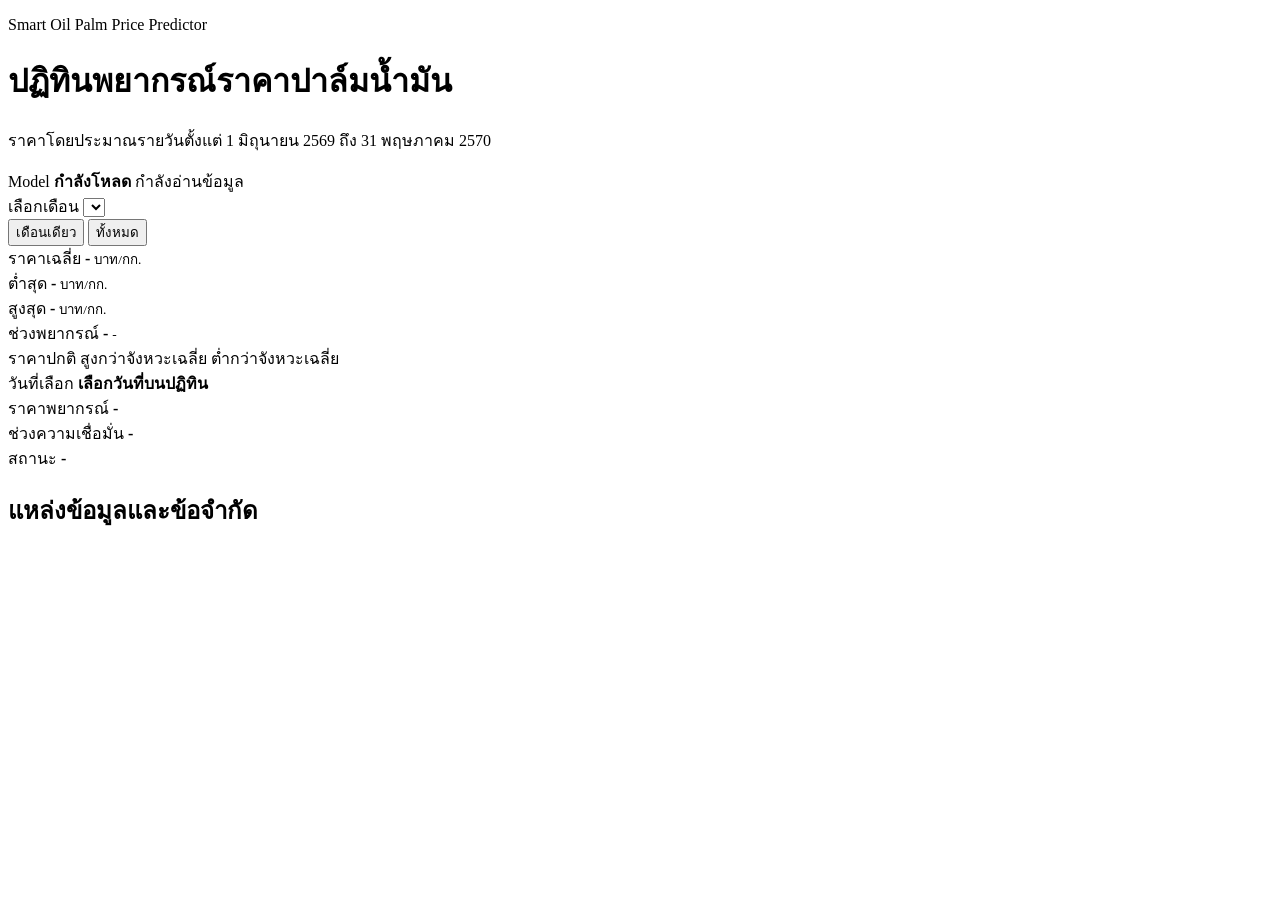
==== index.html @ 1f87e135 "Add files via upload" ====
<!doctype html>
<html lang="th">
  <head>
    <meta charset="utf-8" />
    <meta name="viewport" content="width=device-width, initial-scale=1" />
    <title>Smart Oil Palm Price Calendar</title>
    <link rel="stylesheet" href="assets/styles.css" />
  </head>
  <body>
    <header class="app-header">
      <div class="brand-block">
        <p class="eyebrow">Smart Oil Palm Price Predictor</p>
        <h1>ปฏิทินพยากรณ์ราคาปาล์มน้ำมัน</h1>
        <p class="subhead">
          ราคาโดยประมาณรายวันตั้งแต่ 1 มิถุนายน 2569 ถึง 31 พฤษภาคม 2570
        </p>
      </div>
      <div class="model-card" aria-live="polite">
        <span class="model-label">Model</span>
        <strong id="modelName">กำลังโหลด</strong>
        <span id="modelMetric">กำลังอ่านข้อมูล</span>
      </div>
    </header>

    <main class="shell">
      <section class="toolbar" aria-label="ตัวกรองเดือน">
        <div>
          <label for="monthSelect">เลือกเดือน</label>
          <select id="monthSelect"></select>
        </div>
        <div class="view-toggle" role="group" aria-label="รูปแบบการแสดงผล">
          <button class="toggle-button active" type="button" data-view="single">เดือนเดียว</button>
          <button class="toggle-button" type="button" data-view="all">ทั้งหมด</button>
        </div>
      </section>

      <section class="summary-grid" aria-label="สรุปเดือนที่เลือก">
        <article class="stat-panel">
          <span>ราคาเฉลี่ย</span>
          <strong id="avgPrice">-</strong>
          <small>บาท/กก.</small>
        </article>
        <article class="stat-panel">
          <span>ต่ำสุด</span>
          <strong id="minPrice">-</strong>
          <small>บาท/กก.</small>
        </article>
        <article class="stat-panel">
          <span>สูงสุด</span>
          <strong id="maxPrice">-</strong>
          <small>บาท/กก.</small>
        </article>
        <article class="stat-panel">
          <span>ช่วงพยากรณ์</span>
          <strong id="forecastRange">-</strong>
          <small id="trainingRange">-</small>
        </article>
      </section>

      <section class="legend" aria-label="คำอธิบายสี">
        <span><i class="dot stable"></i>ราคาปกติ</span>
        <span><i class="dot high"></i>สูงกว่าจังหวะเฉลี่ย</span>
        <span><i class="dot low"></i>ต่ำกว่าจังหวะเฉลี่ย</span>
      </section>

      <section id="dayInsight" class="day-insight" aria-live="polite">
        <div>
          <span class="insight-label">วันที่เลือก</span>
          <strong id="insightDate">เลือกวันที่บนปฏิทิน</strong>
        </div>
        <div>
          <span class="insight-label">ราคาพยากรณ์</span>
          <strong id="insightPrice">-</strong>
        </div>
        <div>
          <span class="insight-label">ช่วงความเชื่อมั่น</span>
          <strong id="insightRange">-</strong>
        </div>
        <div>
          <span class="insight-label">สถานะ</span>
          <strong id="insightSignal">-</strong>
        </div>
      </section>

      <section id="calendarMount" class="calendar-mount" aria-live="polite"></section>

      <section class="source-panel">
        <h2>แหล่งข้อมูลและข้อจำกัด</h2>
        <p id="sourceText"></p>
        <div id="sourceLinks" class="source-links"></div>
      </section>
    </main>

    <script src="assets/data/predictions_2569_2570.js"></script>
    <script src="assets/app.js"></script>
  </body>
</html>
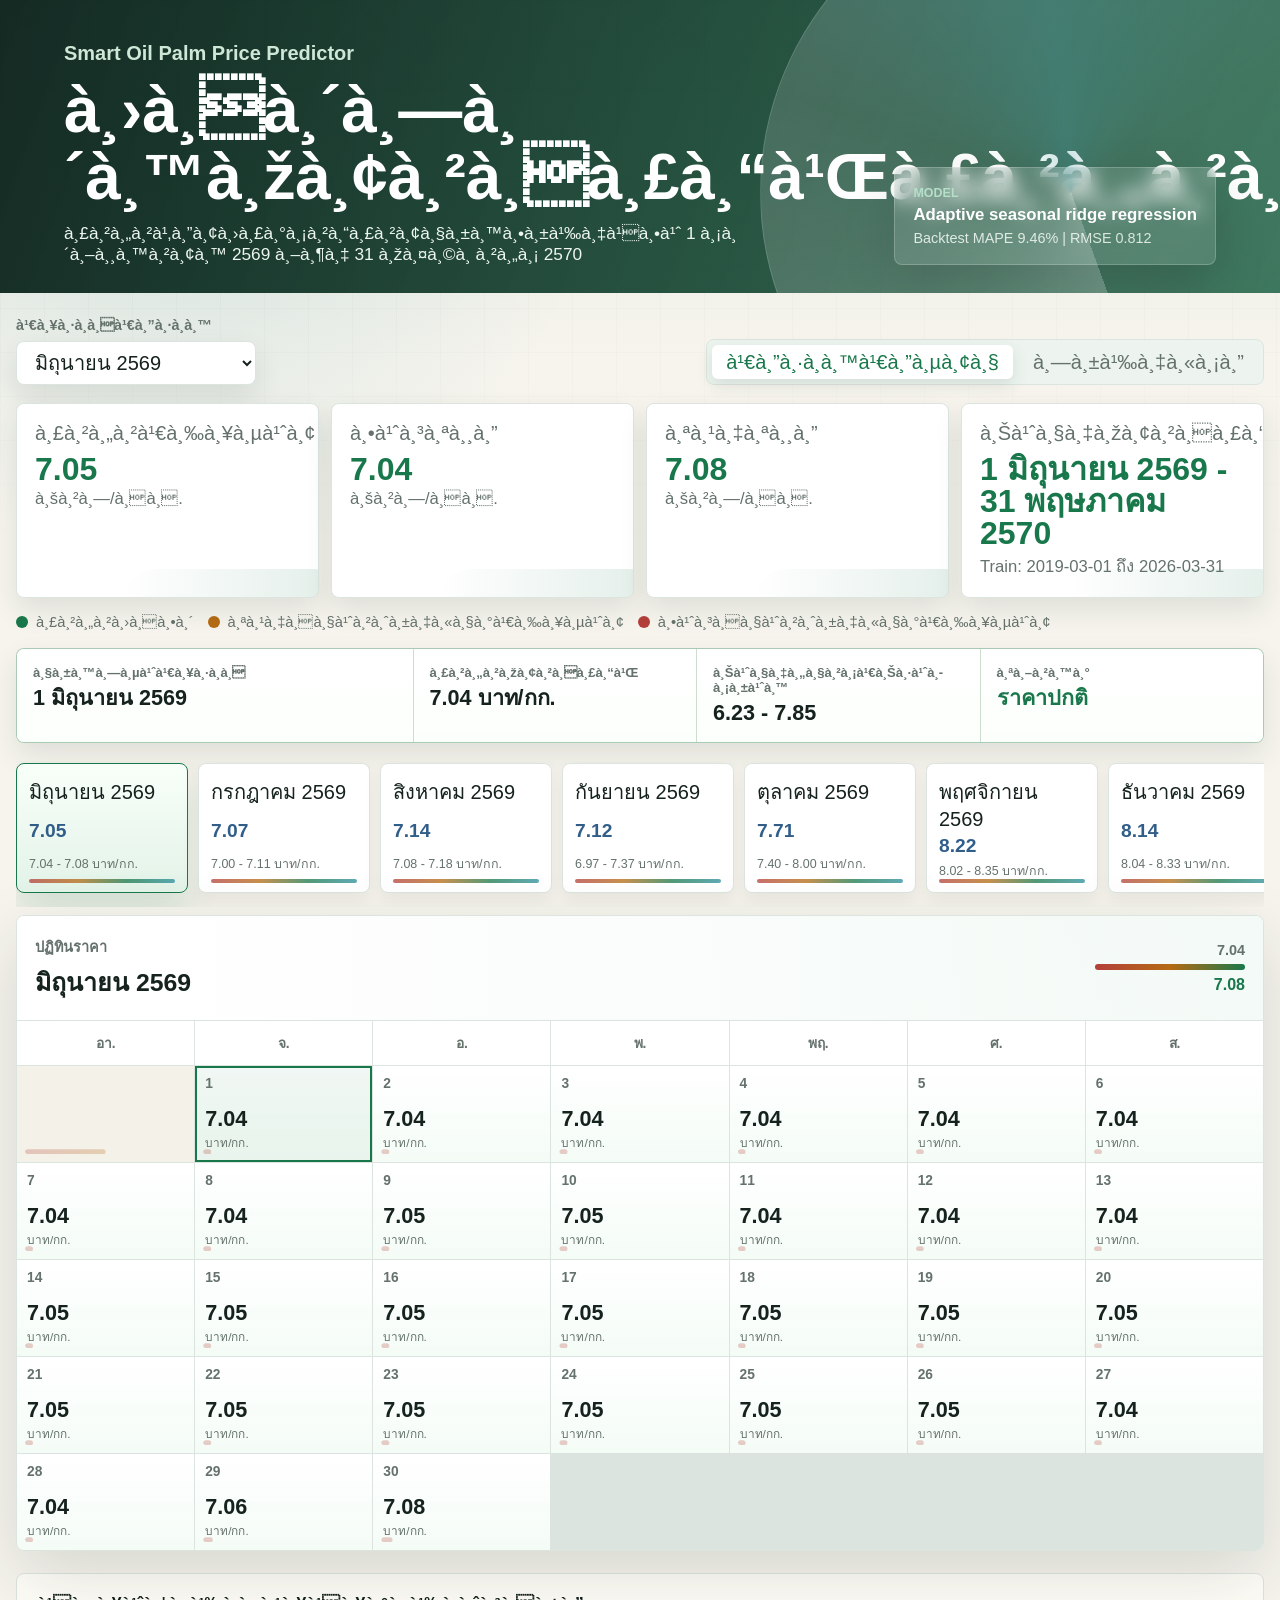
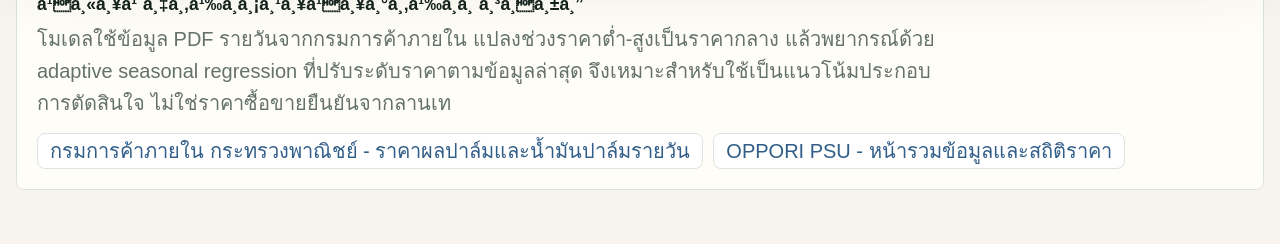
==== commit 02ccfae8: "Add files via upload" ====
--- a/index.html
+++ b/index.html
@@ -1,83 +1,83 @@
-<!doctype html>
+﻿<!doctype html>
 <html lang="th">
   <head>
     <meta charset="utf-8" />
     <meta name="viewport" content="width=device-width, initial-scale=1" />
     <title>Smart Oil Palm Price Calendar</title>
-    <link rel="stylesheet" href="assets/styles.css" />
+    <link rel="stylesheet" href="styles.css" />
   </head>
   <body>
     <header class="app-header">
       <div class="brand-block">
         <p class="eyebrow">Smart Oil Palm Price Predictor</p>
-        <h1>ปฏิทินพยากรณ์ราคาปาล์มน้ำมัน</h1>
+        <h1>à¸›à¸à¸´à¸—à¸´à¸™à¸žà¸¢à¸²à¸à¸£à¸“à¹Œà¸£à¸²à¸„à¸²à¸›à¸²à¸¥à¹Œà¸¡à¸™à¹‰à¸³à¸¡à¸±à¸™</h1>
         <p class="subhead">
-          ราคาโดยประมาณรายวันตั้งแต่ 1 มิถุนายน 2569 ถึง 31 พฤษภาคม 2570
+          à¸£à¸²à¸„à¸²à¹‚à¸”à¸¢à¸›à¸£à¸°à¸¡à¸²à¸“à¸£à¸²à¸¢à¸§à¸±à¸™à¸•à¸±à¹‰à¸‡à¹à¸•à¹ˆ 1 à¸¡à¸´à¸–à¸¸à¸™à¸²à¸¢à¸™ 2569 à¸–à¸¶à¸‡ 31 à¸žà¸¤à¸©à¸ à¸²à¸„à¸¡ 2570
         </p>
       </div>
       <div class="model-card" aria-live="polite">
         <span class="model-label">Model</span>
-        <strong id="modelName">กำลังโหลด</strong>
-        <span id="modelMetric">กำลังอ่านข้อมูล</span>
+        <strong id="modelName">à¸à¸³à¸¥à¸±à¸‡à¹‚à¸«à¸¥à¸”</strong>
+        <span id="modelMetric">à¸à¸³à¸¥à¸±à¸‡à¸­à¹ˆà¸²à¸™à¸‚à¹‰à¸­à¸¡à¸¹à¸¥</span>
       </div>
     </header>
 
     <main class="shell">
-      <section class="toolbar" aria-label="ตัวกรองเดือน">
+      <section class="toolbar" aria-label="à¸•à¸±à¸§à¸à¸£à¸­à¸‡à¹€à¸”à¸·à¸­à¸™">
         <div>
-          <label for="monthSelect">เลือกเดือน</label>
+          <label for="monthSelect">à¹€à¸¥à¸·à¸­à¸à¹€à¸”à¸·à¸­à¸™</label>
           <select id="monthSelect"></select>
         </div>
-        <div class="view-toggle" role="group" aria-label="รูปแบบการแสดงผล">
-          <button class="toggle-button active" type="button" data-view="single">เดือนเดียว</button>
-          <button class="toggle-button" type="button" data-view="all">ทั้งหมด</button>
+        <div class="view-toggle" role="group" aria-label="à¸£à¸¹à¸›à¹à¸šà¸šà¸à¸²à¸£à¹à¸ªà¸”à¸‡à¸œà¸¥">
+          <button class="toggle-button active" type="button" data-view="single">à¹€à¸”à¸·à¸­à¸™à¹€à¸”à¸µà¸¢à¸§</button>
+          <button class="toggle-button" type="button" data-view="all">à¸—à¸±à¹‰à¸‡à¸«à¸¡à¸”</button>
         </div>
       </section>
 
-      <section class="summary-grid" aria-label="สรุปเดือนที่เลือก">
+      <section class="summary-grid" aria-label="à¸ªà¸£à¸¸à¸›à¹€à¸”à¸·à¸­à¸™à¸—à¸µà¹ˆà¹€à¸¥à¸·à¸­à¸">
         <article class="stat-panel">
-          <span>ราคาเฉลี่ย</span>
+          <span>à¸£à¸²à¸„à¸²à¹€à¸‰à¸¥à¸µà¹ˆà¸¢</span>
           <strong id="avgPrice">-</strong>
-          <small>บาท/กก.</small>
+          <small>à¸šà¸²à¸—/à¸à¸.</small>
         </article>
         <article class="stat-panel">
-          <span>ต่ำสุด</span>
+          <span>à¸•à¹ˆà¸³à¸ªà¸¸à¸”</span>
           <strong id="minPrice">-</strong>
-          <small>บาท/กก.</small>
+          <small>à¸šà¸²à¸—/à¸à¸.</small>
         </article>
         <article class="stat-panel">
-          <span>สูงสุด</span>
+          <span>à¸ªà¸¹à¸‡à¸ªà¸¸à¸”</span>
           <strong id="maxPrice">-</strong>
-          <small>บาท/กก.</small>
+          <small>à¸šà¸²à¸—/à¸à¸.</small>
         </article>
         <article class="stat-panel">
-          <span>ช่วงพยากรณ์</span>
+          <span>à¸Šà¹ˆà¸§à¸‡à¸žà¸¢à¸²à¸à¸£à¸“à¹Œ</span>
           <strong id="forecastRange">-</strong>
           <small id="trainingRange">-</small>
         </article>
       </section>
 
-      <section class="legend" aria-label="คำอธิบายสี">
-        <span><i class="dot stable"></i>ราคาปกติ</span>
-        <span><i class="dot high"></i>สูงกว่าจังหวะเฉลี่ย</span>
-        <span><i class="dot low"></i>ต่ำกว่าจังหวะเฉลี่ย</span>
+      <section class="legend" aria-label="à¸„à¸³à¸­à¸˜à¸´à¸šà¸²à¸¢à¸ªà¸µ">
+        <span><i class="dot stable"></i>à¸£à¸²à¸„à¸²à¸›à¸à¸•à¸´</span>
+        <span><i class="dot high"></i>à¸ªà¸¹à¸‡à¸à¸§à¹ˆà¸²à¸ˆà¸±à¸‡à¸«à¸§à¸°à¹€à¸‰à¸¥à¸µà¹ˆà¸¢</span>
+        <span><i class="dot low"></i>à¸•à¹ˆà¸³à¸à¸§à¹ˆà¸²à¸ˆà¸±à¸‡à¸«à¸§à¸°à¹€à¸‰à¸¥à¸µà¹ˆà¸¢</span>
       </section>
 
       <section id="dayInsight" class="day-insight" aria-live="polite">
         <div>
-          <span class="insight-label">วันที่เลือก</span>
-          <strong id="insightDate">เลือกวันที่บนปฏิทิน</strong>
+          <span class="insight-label">à¸§à¸±à¸™à¸—à¸µà¹ˆà¹€à¸¥à¸·à¸­à¸</span>
+          <strong id="insightDate">à¹€à¸¥à¸·à¸­à¸à¸§à¸±à¸™à¸—à¸µà¹ˆà¸šà¸™à¸›à¸à¸´à¸—à¸´à¸™</strong>
         </div>
         <div>
-          <span class="insight-label">ราคาพยากรณ์</span>
+          <span class="insight-label">à¸£à¸²à¸„à¸²à¸žà¸¢à¸²à¸à¸£à¸“à¹Œ</span>
           <strong id="insightPrice">-</strong>
         </div>
         <div>
-          <span class="insight-label">ช่วงความเชื่อมั่น</span>
+          <span class="insight-label">à¸Šà¹ˆà¸§à¸‡à¸„à¸§à¸²à¸¡à¹€à¸Šà¸·à¹ˆà¸­à¸¡à¸±à¹ˆà¸™</span>
           <strong id="insightRange">-</strong>
         </div>
         <div>
-          <span class="insight-label">สถานะ</span>
+          <span class="insight-label">à¸ªà¸–à¸²à¸™à¸°</span>
           <strong id="insightSignal">-</strong>
         </div>
       </section>
@@ -85,13 +85,14 @@
       <section id="calendarMount" class="calendar-mount" aria-live="polite"></section>
 
       <section class="source-panel">
-        <h2>แหล่งข้อมูลและข้อจำกัด</h2>
+        <h2>à¹à¸«à¸¥à¹ˆà¸‡à¸‚à¹‰à¸­à¸¡à¸¹à¸¥à¹à¸¥à¸°à¸‚à¹‰à¸­à¸ˆà¸³à¸à¸±à¸”</h2>
         <p id="sourceText"></p>
         <div id="sourceLinks" class="source-links"></div>
       </section>
     </main>
 
-    <script src="assets/data/predictions_2569_2570.js"></script>
-    <script src="assets/app.js"></script>
+    <script src="predictions_2569_2570.js"></script>
+    <script src="app.js"></script>
   </body>
 </html>
+
--- a/styles.css
+++ b/styles.css
@@ -0,0 +1,766 @@
+@import url("https://fonts.googleapis.com/css2?family=Sarabun:wght@300;400;500;600;700;800&display=swap");
+
+:root {
+  --ink: #15221d;
+  --muted: #65726c;
+  --paper: #f6f4ed;
+  --panel: #ffffff;
+  --line: #dce4df;
+  --green: #19784b;
+  --green-soft: #e3f3e8;
+  --amber: #b56b13;
+  --amber-soft: #fff0cf;
+  --red: #b3403a;
+  --red-soft: #ffe2dc;
+  --blue: #315e89;
+  --cyan: #2a8f9d;
+  --shadow: 0 24px 70px rgba(25, 39, 33, 0.14);
+  --soft-shadow: 0 12px 28px rgba(24, 48, 35, 0.1);
+  --ease: cubic-bezier(0.2, 0.8, 0.2, 1);
+  --font-main: "TH Sarabun New", "TH SarabunPSK", "Sarabun", "Angsana New", "Leelawadee UI", sans-serif;
+}
+
+* {
+  box-sizing: border-box;
+}
+
+html,
+body,
+button,
+input,
+select,
+textarea {
+  font-family: var(--font-main) !important;
+}
+
+body * {
+  font-family: inherit;
+}
+
+body {
+  margin: 0;
+  background:
+    radial-gradient(circle at 14% 8%, rgba(42, 143, 157, 0.14), transparent 26rem),
+    linear-gradient(180deg, rgba(25, 120, 75, 0.09), transparent 360px),
+    var(--paper);
+  color: var(--ink);
+  font-size: 20px;
+}
+
+body::before {
+  position: fixed;
+  inset: 0;
+  z-index: -1;
+  background-image:
+    linear-gradient(rgba(21, 34, 29, 0.035) 1px, transparent 1px),
+    linear-gradient(90deg, rgba(21, 34, 29, 0.035) 1px, transparent 1px);
+  background-size: 44px 44px;
+  content: "";
+  mask-image: linear-gradient(180deg, #000 0, transparent 70%);
+}
+
+button,
+select {
+  font: inherit;
+}
+
+.app-header {
+  position: relative;
+  display: grid;
+  grid-template-columns: minmax(0, 1fr) auto;
+  gap: 24px;
+  align-items: end;
+  min-height: 260px;
+  padding: 42px clamp(18px, 5vw, 70px) 28px;
+  background:
+    linear-gradient(110deg, rgba(12, 34, 27, 0.96), rgba(21, 92, 63, 0.86)),
+    repeating-linear-gradient(135deg, rgba(255, 255, 255, 0.08) 0 2px, transparent 2px 22px);
+  color: #fff;
+  overflow: hidden;
+}
+
+.app-header::after {
+  position: absolute;
+  right: -8vw;
+  bottom: -210px;
+  width: min(620px, 70vw);
+  height: min(620px, 70vw);
+  border: 1px solid rgba(255, 255, 255, 0.14);
+  border-radius: 50%;
+  background:
+    linear-gradient(135deg, rgba(255, 255, 255, 0.18), transparent),
+    conic-gradient(from 160deg, rgba(255, 255, 255, 0.22), transparent 36%, rgba(42, 143, 157, 0.25), transparent 72%);
+  content: "";
+  pointer-events: none;
+}
+
+.brand-block {
+  max-width: 860px;
+}
+
+.eyebrow {
+  margin: 0 0 12px;
+  color: #cfe7d7;
+  font-weight: 700;
+  letter-spacing: 0;
+}
+
+h1,
+h2,
+p {
+  margin-top: 0;
+}
+
+h1 {
+  margin-bottom: 12px;
+  font-size: clamp(2rem, 5vw, 4.6rem);
+  line-height: 1.05;
+  letter-spacing: 0;
+}
+
+.subhead {
+  max-width: 700px;
+  margin-bottom: 0;
+  color: #edf7ef;
+  font-size: 1.08rem;
+}
+
+.model-card {
+  position: relative;
+  display: grid;
+  gap: 5px;
+  min-width: 260px;
+  padding: 18px;
+  border: 1px solid rgba(255, 255, 255, 0.2);
+  border-radius: 8px;
+  background: rgba(255, 255, 255, 0.12);
+  backdrop-filter: blur(10px);
+  box-shadow: 0 20px 50px rgba(0, 0, 0, 0.18);
+  animation: riseIn 700ms var(--ease) both;
+}
+
+.model-card strong {
+  font-size: 1.05rem;
+}
+
+.model-card span:last-child {
+  color: #d9e8df;
+  font-size: 0.9rem;
+}
+
+.model-label {
+  color: #a8dac0;
+  font-size: 0.78rem;
+  font-weight: 800;
+  text-transform: uppercase;
+}
+
+.shell {
+  width: min(1360px, calc(100% - 32px));
+  margin: 0 auto;
+  padding: 24px 0 54px;
+}
+
+.toolbar {
+  display: flex;
+  flex-wrap: wrap;
+  gap: 16px;
+  align-items: end;
+  justify-content: space-between;
+  margin-bottom: 18px;
+  animation: riseIn 520ms var(--ease) both;
+}
+
+label {
+  display: block;
+  margin-bottom: 8px;
+  color: var(--muted);
+  font-size: 0.9rem;
+  font-weight: 700;
+}
+
+select {
+  min-width: 240px;
+  height: 44px;
+  padding: 0 14px;
+  border: 1px solid var(--line);
+  border-radius: 8px;
+  background: var(--panel);
+  color: var(--ink);
+  box-shadow: var(--soft-shadow);
+  transition:
+    border-color 180ms var(--ease),
+    box-shadow 180ms var(--ease),
+    transform 180ms var(--ease);
+}
+
+select:focus {
+  border-color: var(--green);
+  box-shadow: 0 0 0 4px rgba(25, 120, 75, 0.14);
+  outline: 0;
+}
+
+.view-toggle {
+  display: flex;
+  gap: 6px;
+  padding: 5px;
+  border: 1px solid var(--line);
+  border-radius: 8px;
+  background: #edf4ef;
+}
+
+.toggle-button {
+  min-height: 34px;
+  padding: 0 14px;
+  border: 0;
+  border-radius: 6px;
+  background: transparent;
+  color: var(--muted);
+  cursor: pointer;
+  transition:
+    background 180ms var(--ease),
+    color 180ms var(--ease),
+    transform 180ms var(--ease);
+}
+
+.toggle-button:hover {
+  transform: translateY(-1px);
+}
+
+.toggle-button.active {
+  background: var(--panel);
+  color: var(--green);
+  box-shadow: 0 6px 16px rgba(35, 66, 48, 0.12);
+}
+
+.summary-grid {
+  display: grid;
+  grid-template-columns: repeat(4, minmax(0, 1fr));
+  gap: 12px;
+  margin-bottom: 16px;
+}
+
+.stat-panel {
+  position: relative;
+  padding: 18px;
+  border: 1px solid var(--line);
+  border-radius: 8px;
+  background: var(--panel);
+  box-shadow: var(--soft-shadow);
+  overflow: hidden;
+  animation: riseIn 600ms var(--ease) both;
+}
+
+.stat-panel::after {
+  position: absolute;
+  inset: auto -10% -42px 35%;
+  height: 70px;
+  border-radius: 999px;
+  background: linear-gradient(90deg, transparent, rgba(25, 120, 75, 0.13));
+  content: "";
+}
+
+.stat-panel span,
+.stat-panel small {
+  display: block;
+  color: var(--muted);
+}
+
+.stat-panel strong {
+  display: block;
+  margin: 8px 0 4px;
+  color: var(--green);
+  font-size: clamp(1.35rem, 3vw, 2rem);
+  line-height: 1;
+}
+
+.legend {
+  display: flex;
+  flex-wrap: wrap;
+  gap: 14px;
+  align-items: center;
+  margin: 10px 0 18px;
+  color: var(--muted);
+  font-size: 0.92rem;
+}
+
+.legend span {
+  display: inline-flex;
+  gap: 8px;
+  align-items: center;
+}
+
+.day-insight {
+  display: grid;
+  grid-template-columns: 1.4fr repeat(3, minmax(0, 1fr));
+  gap: 1px;
+  margin: 0 0 18px;
+  border: 1px solid rgba(25, 120, 75, 0.2);
+  border-radius: 8px;
+  background: rgba(25, 120, 75, 0.18);
+  box-shadow: var(--soft-shadow);
+  overflow: hidden;
+  animation: riseIn 700ms var(--ease) both;
+}
+
+.day-insight > div {
+  min-width: 0;
+  padding: 16px;
+  background:
+    linear-gradient(180deg, rgba(255, 255, 255, 0.96), rgba(251, 255, 251, 0.92)),
+    var(--panel);
+}
+
+.insight-label {
+  display: block;
+  margin-bottom: 6px;
+  color: var(--muted);
+  font-size: 0.82rem;
+  font-weight: 800;
+}
+
+.day-insight strong {
+  display: block;
+  color: var(--ink);
+  font-size: clamp(1rem, 2vw, 1.35rem);
+  line-height: 1.15;
+  overflow-wrap: anywhere;
+}
+
+.signal-text.high {
+  color: var(--amber);
+}
+
+.signal-text.low {
+  color: var(--red);
+}
+
+.signal-text.stable {
+  color: var(--green);
+}
+
+.dot {
+  width: 12px;
+  height: 12px;
+  border-radius: 50%;
+}
+
+.dot.stable {
+  background: var(--green);
+}
+
+.dot.high {
+  background: var(--amber);
+}
+
+.dot.low {
+  background: var(--red);
+}
+
+.month-rail {
+  display: grid;
+  grid-auto-columns: minmax(172px, 1fr);
+  grid-auto-flow: column;
+  gap: 10px;
+  overflow-x: auto;
+  padding: 2px 2px 14px;
+  scroll-snap-type: x proximity;
+  scrollbar-color: rgba(25, 120, 75, 0.45) transparent;
+}
+
+.month-chip {
+  position: relative;
+  display: grid;
+  gap: 4px;
+  min-height: 88px;
+  padding: 12px;
+  border: 1px solid var(--line);
+  border-radius: 8px;
+  background: var(--panel);
+  color: var(--ink);
+  text-align: left;
+  cursor: pointer;
+  scroll-snap-align: start;
+  box-shadow: 0 6px 18px rgba(25, 39, 33, 0.07);
+  transition:
+    transform 220ms var(--ease),
+    box-shadow 220ms var(--ease),
+    border-color 220ms var(--ease),
+    background 220ms var(--ease);
+  overflow: hidden;
+}
+
+.month-chip::after {
+  position: absolute;
+  inset: auto 12px 9px;
+  height: 4px;
+  border-radius: 999px;
+  background: linear-gradient(90deg, var(--red), var(--amber), var(--green), var(--cyan));
+  content: "";
+  opacity: 0.75;
+}
+
+.month-chip:hover {
+  border-color: rgba(25, 120, 75, 0.42);
+  box-shadow: 0 12px 26px rgba(25, 39, 33, 0.12);
+}
+
+.month-chip strong {
+  color: var(--blue);
+  font-size: 1.2rem;
+}
+
+.month-chip small {
+  color: var(--muted);
+  font-size: 0.78rem;
+}
+
+.month-chip.active {
+  border-color: var(--green);
+  background:
+    linear-gradient(180deg, #f8fff9, var(--green-soft));
+  box-shadow: 0 18px 38px rgba(25, 120, 75, 0.16);
+}
+
+.single-calendar,
+.all-calendars {
+  margin-top: 8px;
+  animation: slideFade 420ms var(--ease) both;
+}
+
+.all-calendars {
+  display: grid;
+  grid-template-columns: repeat(2, minmax(0, 1fr));
+  gap: 18px;
+}
+
+.month-calendar {
+  position: relative;
+  border: 1px solid var(--line);
+  border-radius: 8px;
+  background: var(--panel);
+  box-shadow: var(--shadow);
+  overflow: hidden;
+  transform-origin: top center;
+  animation: riseIn 520ms var(--ease) both;
+}
+
+.month-header {
+  display: flex;
+  gap: 20px;
+  align-items: center;
+  justify-content: space-between;
+  padding: 18px;
+  border-bottom: 1px solid var(--line);
+  background:
+    linear-gradient(90deg, rgba(255, 255, 255, 0.98), rgba(244, 250, 246, 0.92)),
+    radial-gradient(circle at 85% 0%, rgba(42, 143, 157, 0.12), transparent 40%);
+}
+
+.month-header span {
+  color: var(--muted);
+  font-size: 0.9rem;
+  font-weight: 700;
+}
+
+.month-header h2 {
+  margin: 5px 0 0;
+  font-size: 1.55rem;
+}
+
+.month-range {
+  display: grid;
+  min-width: 150px;
+  color: var(--muted);
+  font-size: 0.9rem;
+  text-align: right;
+}
+
+.month-range i {
+  display: block;
+  height: 6px;
+  margin: 6px 0;
+  border-radius: 999px;
+  background: linear-gradient(90deg, var(--red), var(--amber), var(--green));
+}
+
+.month-range strong {
+  color: var(--green);
+  font-size: 1rem;
+}
+
+.calendar-grid {
+  display: grid;
+  grid-template-columns: repeat(7, minmax(0, 1fr));
+  gap: 1px;
+  background: var(--line);
+}
+
+.weekday,
+.day-cell {
+  min-width: 0;
+  background: var(--panel);
+}
+
+.weekday {
+  padding: 11px 6px;
+  color: var(--muted);
+  font-size: 0.86rem;
+  font-weight: 800;
+  text-align: center;
+}
+
+.day-cell {
+  position: relative;
+  display: grid;
+  grid-template-rows: auto 1fr auto;
+  gap: 4px;
+  min-height: 96px;
+  padding: 10px;
+  border: 0;
+  color: var(--ink);
+  text-align: left;
+  isolation: isolate;
+  opacity: 0;
+  animation: cellFade 260ms var(--ease) forwards;
+  animation-delay: var(--stagger, 0ms);
+  transition:
+    box-shadow 190ms var(--ease),
+    outline-color 190ms var(--ease),
+    background 190ms var(--ease);
+  overflow: hidden;
+}
+
+.day-cell::before {
+  position: absolute;
+  inset: auto 8px 8px;
+  z-index: -1;
+  height: 5px;
+  border-radius: 999px;
+  background: linear-gradient(90deg, var(--red), var(--amber), var(--green));
+  content: "";
+  opacity: 0.26;
+  clip-path: inset(0 calc(100% - var(--heat, 50%)) 0 0 round 999px);
+}
+
+.day-cell:not(.blank) {
+  cursor: pointer;
+}
+
+.day-cell:not(.blank):hover {
+  z-index: 2;
+  box-shadow: inset 0 0 0 999px rgba(49, 94, 137, 0.045);
+  outline: 2px solid rgba(49, 94, 137, 0.45);
+  outline-offset: -2px;
+}
+
+.day-cell.selected {
+  z-index: 3;
+  outline: 2px solid var(--green);
+  outline-offset: -2px;
+  box-shadow: inset 0 0 0 999px rgba(25, 120, 75, 0.06);
+}
+
+.day-cell.blank {
+  background: #f4f1e9;
+  animation: none;
+  opacity: 1;
+  transform: none;
+}
+
+.day-number {
+  color: var(--muted);
+  font-size: 0.86rem;
+  font-weight: 800;
+}
+
+.day-cell strong {
+  align-self: end;
+  font-size: clamp(1rem, 2vw, 1.35rem);
+  line-height: 1;
+  overflow-wrap: anywhere;
+}
+
+.day-cell small {
+  color: var(--muted);
+  font-size: 0.74rem;
+}
+
+.day-cell.stable {
+  background:
+    linear-gradient(180deg, rgba(255, 255, 255, 0.94), rgba(244, 252, 246, 0.96)),
+    #fbfffb;
+}
+
+.day-cell.high {
+  background:
+    linear-gradient(180deg, rgba(255, 252, 241, 0.96), rgba(255, 240, 207, 0.92)),
+    var(--amber-soft);
+}
+
+.day-cell.high strong {
+  color: var(--amber);
+}
+
+.day-cell.low {
+  background:
+    linear-gradient(180deg, rgba(255, 248, 246, 0.96), rgba(255, 226, 220, 0.92)),
+    var(--red-soft);
+}
+
+.day-cell.low strong {
+  color: var(--red);
+}
+
+.source-panel {
+  margin-top: 22px;
+  padding: 20px;
+  border: 1px solid var(--line);
+  border-radius: 8px;
+  background: #fffdf7;
+}
+
+.source-panel h2 {
+  margin-bottom: 8px;
+  font-size: 1.1rem;
+}
+
+.source-panel p {
+  max-width: 920px;
+  margin-bottom: 14px;
+  color: var(--muted);
+}
+
+.source-links {
+  display: flex;
+  flex-wrap: wrap;
+  gap: 10px;
+}
+
+.source-links a {
+  display: inline-flex;
+  min-height: 36px;
+  align-items: center;
+  padding: 0 12px;
+  border: 1px solid var(--line);
+  border-radius: 8px;
+  background: var(--panel);
+  color: var(--blue);
+  text-decoration: none;
+  transition:
+    transform 180ms var(--ease),
+    border-color 180ms var(--ease),
+    box-shadow 180ms var(--ease);
+}
+
+.source-links a:hover {
+  border-color: rgba(49, 94, 137, 0.45);
+  box-shadow: var(--soft-shadow);
+  transform: translateY(-2px);
+}
+
+.error-box {
+  padding: 16px;
+  border: 1px solid var(--red);
+  border-radius: 8px;
+  background: var(--red-soft);
+  color: var(--red);
+}
+
+.calendar-mount {
+  transition: opacity 180ms var(--ease);
+}
+
+.calendar-mount.is-switching {
+  opacity: 0.32;
+}
+
+@keyframes riseIn {
+  from {
+    opacity: 0;
+    transform: translateY(18px);
+  }
+  to {
+    opacity: 1;
+    transform: translateY(0);
+  }
+}
+
+@keyframes slideFade {
+  from {
+    opacity: 0;
+    transform: translateY(12px);
+  }
+  to {
+    opacity: 1;
+    transform: translateY(0);
+  }
+}
+
+@keyframes cellFade {
+  to {
+    opacity: 1;
+    transform: none;
+  }
+}
+
+@media (prefers-reduced-motion: reduce) {
+  *,
+  *::before,
+  *::after {
+    animation-duration: 1ms !important;
+    animation-iteration-count: 1 !important;
+    scroll-behavior: auto !important;
+    transition-duration: 1ms !important;
+  }
+}
+
+@media (max-width: 980px) {
+  .app-header {
+    grid-template-columns: 1fr;
+  }
+
+  .summary-grid,
+  .all-calendars,
+  .day-insight {
+    grid-template-columns: repeat(2, minmax(0, 1fr));
+  }
+}
+
+@media (max-width: 640px) {
+  .app-header {
+    min-height: 0;
+    padding-top: 30px;
+  }
+
+  .toolbar {
+    align-items: stretch;
+  }
+
+  .toolbar > div,
+  select,
+  .view-toggle {
+    width: 100%;
+  }
+
+  .summary-grid,
+  .all-calendars,
+  .day-insight {
+    grid-template-columns: 1fr;
+  }
+
+  .month-header {
+    align-items: flex-start;
+    flex-direction: column;
+  }
+
+  .month-range {
+    width: 100%;
+    text-align: left;
+  }
+
+  .day-cell {
+    min-height: 82px;
+    padding: 8px;
+  }
+}
